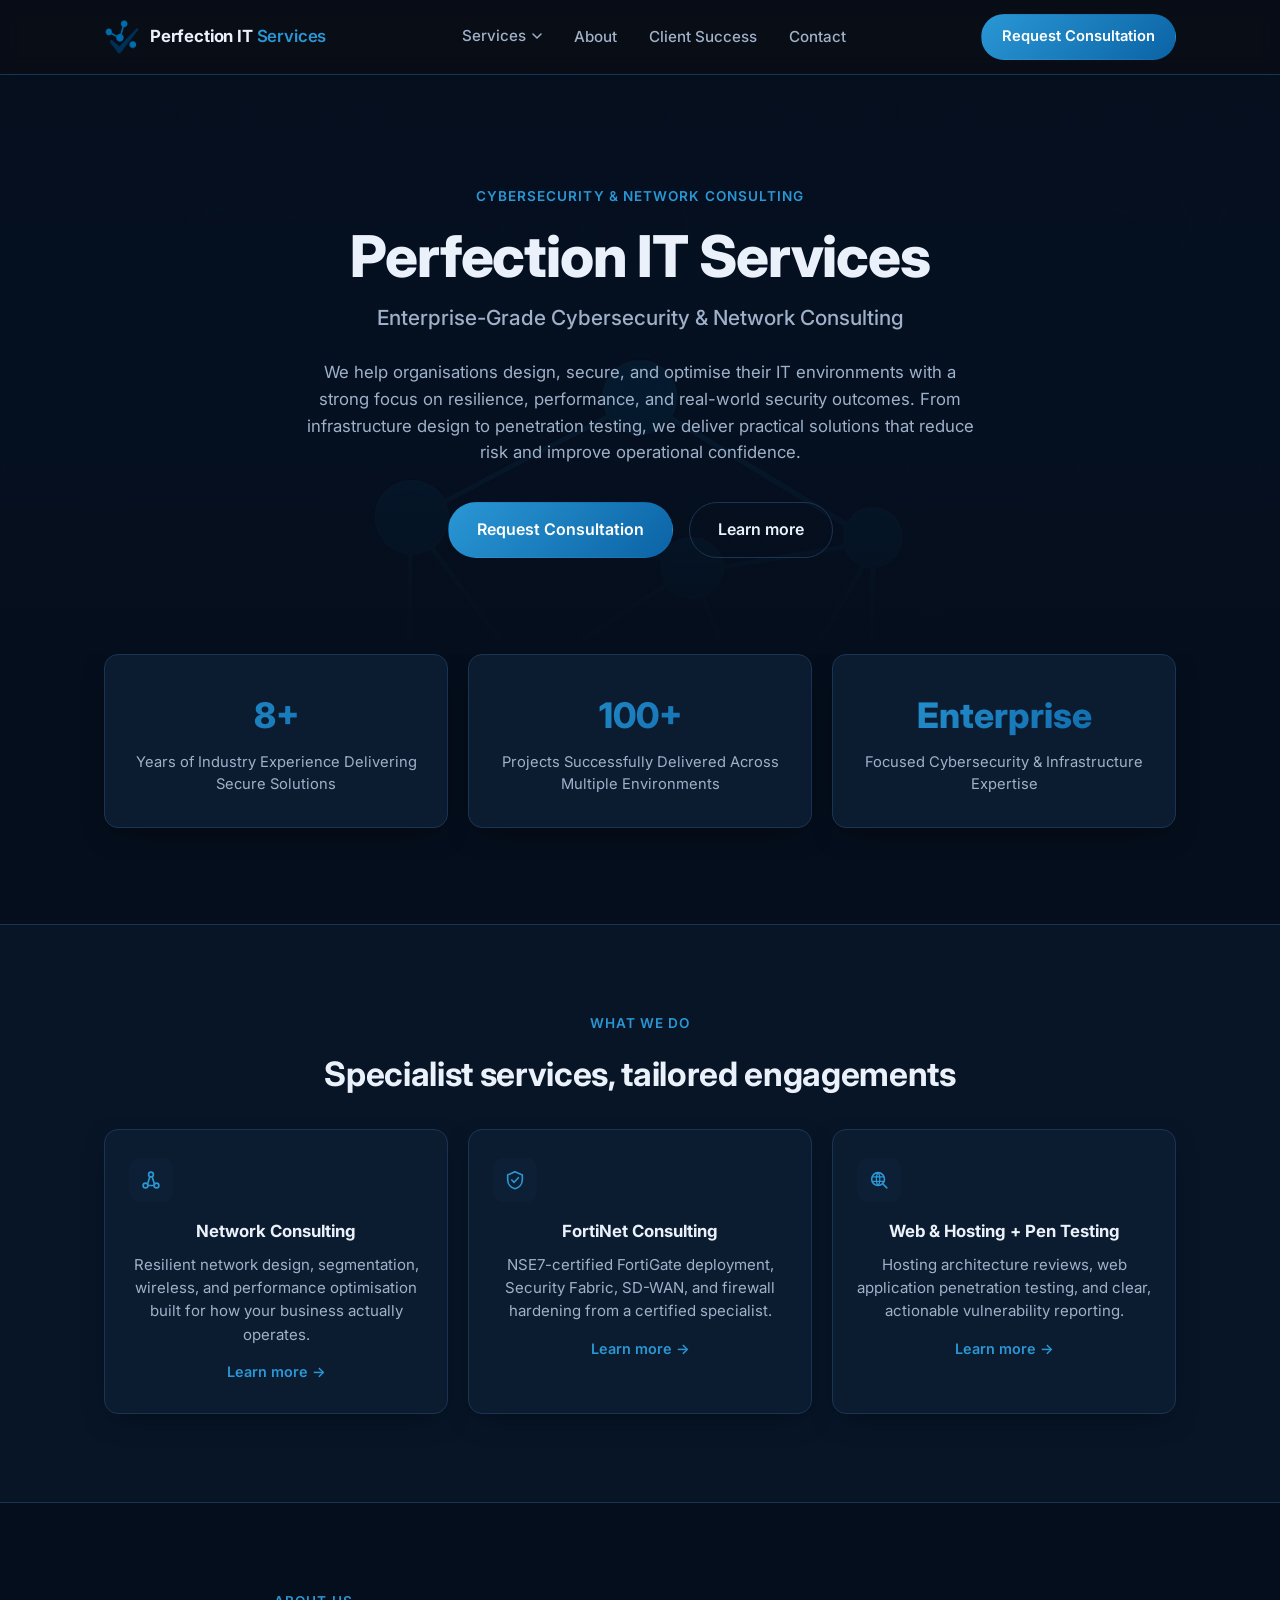
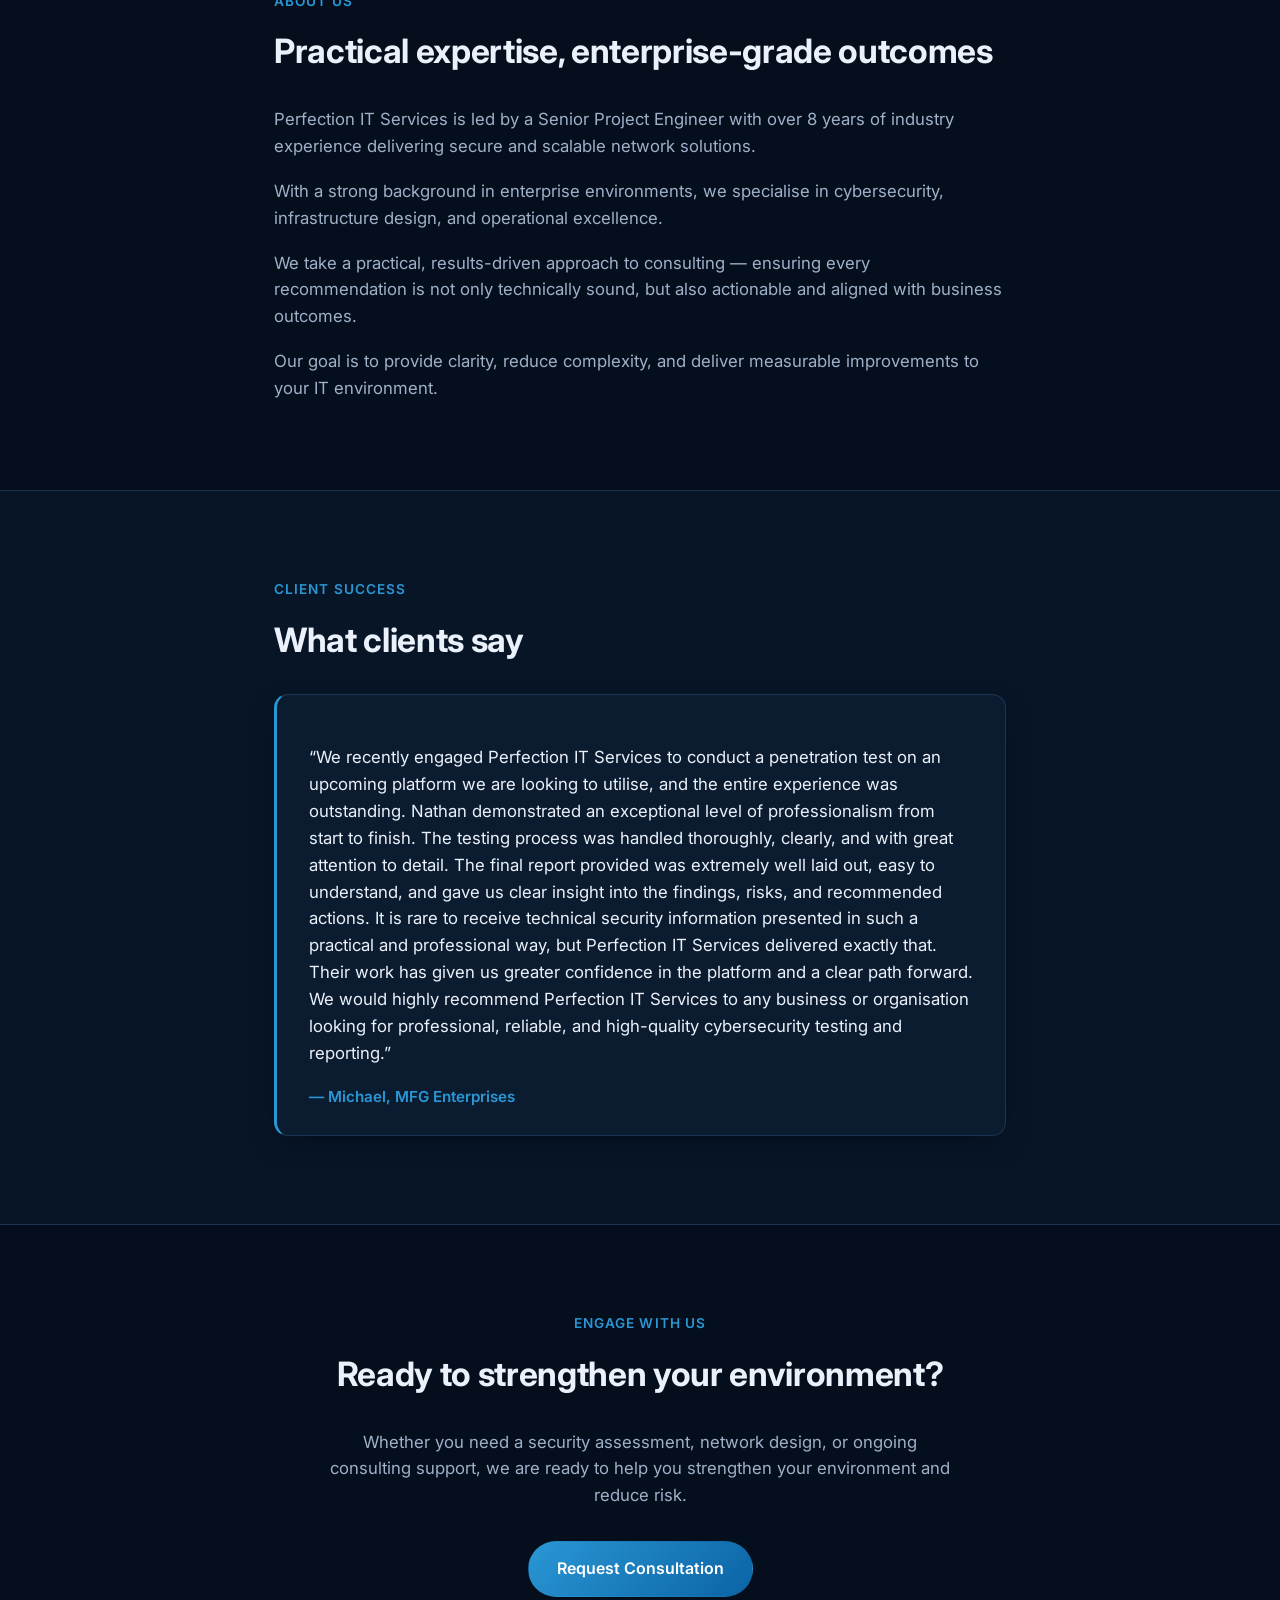
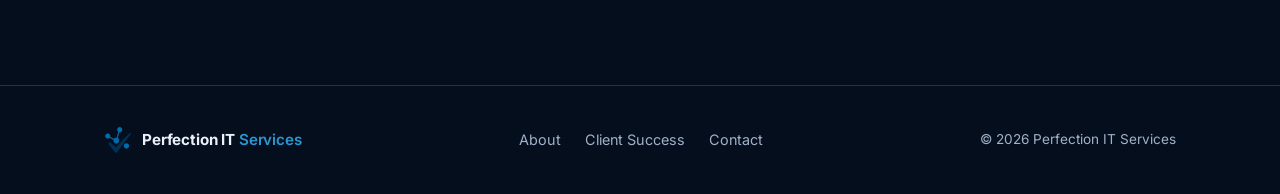
==== index.html @ 96e0adeb "Add files via upload" ====
<!DOCTYPE html>
<html lang="en">
<head>
<meta charset="UTF-8">
<meta name="viewport" content="width=device-width, initial-scale=1.0">
<title>Perfection IT Services | Cybersecurity &amp; Network Consulting</title>
<meta name="description" content="Perfection IT Services delivers enterprise-grade cybersecurity, network design, and infrastructure consulting — practical, results-driven, and focused on real-world security outcomes.">

<link rel="icon" type="image/png" sizes="32x32" href="assets/favicon-32.png">
<link rel="icon" type="image/png" sizes="48x48" href="assets/favicon-48.png">
<link rel="icon" type="image/png" sizes="64x64" href="assets/favicon-64.png">
<link rel="apple-touch-icon" sizes="180x180" href="assets/apple-touch-icon.png">
<link rel="preconnect" href="https://fonts.googleapis.com">
<link rel="preconnect" href="https://fonts.gstatic.com" crossorigin>
<link href="https://fonts.googleapis.com/css2?family=Inter:wght@400;500;600;700;800&display=swap" rel="stylesheet">
<link rel="stylesheet" href="css/styles.css">

<meta property="og:title" content="Perfection IT Services | Cybersecurity & Network Consulting">
<meta property="og:description" content="Enterprise-grade cybersecurity, network design, and infrastructure consulting with a practical, results-driven approach.">
<meta property="og:type" content="website">
<meta property="og:image" content="assets/og-image.jpg">
</head>
<body>

<a class="skip-link" href="#main">Skip to content</a>

<header class="site-header" id="top">
  <div class="container header-inner">
    <a href="#top" class="brand" aria-label="Perfection IT Services — home">
      <img src="assets/logo-mark.png" alt="" width="36" height="36" class="brand-mark">
      <span class="brand-name">Perfection IT<span class="brand-name-accent"> Services</span></span>
    </a>

    <nav class="site-nav" aria-label="Primary">
      <button class="nav-toggle" id="navToggle" aria-expanded="false" aria-controls="navMenu" aria-label="Toggle menu">
        <span></span><span></span><span></span>
      </button>
      <ul class="nav-menu" id="navMenu">
        <li class="has-dropdown">
          <button type="button" class="dropdown-toggle" aria-haspopup="true" aria-expanded="false">
            Services
            <svg class="chevron" width="10" height="10" viewBox="0 0 10 10" aria-hidden="true"><path d="M1 3 L5 7 L9 3" stroke="currentColor" stroke-width="1.5" fill="none" stroke-linecap="round" stroke-linejoin="round"/></svg>
          </button>
          <ul class="dropdown-menu">
            <li><a href="network-consulting.html">Network Consulting</a></li>
            <li><a href="fortinet-consulting.html">FortiNet Consulting</a></li>
            <li><a href="web-hosting-pentest.html">Web &amp; Hosting + Pen Testing</a></li>
          </ul>
        </li>
        <li><a href="#about">About</a></li>
        <li><a href="#success">Client Success</a></li>
        <li><a href="#engage">Contact</a></li>
      </ul>
    </nav>

    <a href="#" class="btn btn-primary btn-header js-mailto" data-user="consulting" data-domain="perfection-it.com">Request Consultation</a>
  </div>
</header>

<main id="main">

  <section class="hero">
    <div class="container hero-inner">
      <p class="eyebrow">Cybersecurity &amp; Network Consulting</p>
      <h1>Perfection IT Services</h1>
      <p class="hero-sub">Enterprise-Grade Cybersecurity &amp; Network Consulting</p>
      <p class="hero-lede">
        We help organisations design, secure, and optimise their IT environments with a strong focus on
        resilience, performance, and real-world security outcomes. From infrastructure design to penetration
        testing, we deliver practical solutions that reduce risk and improve operational confidence.
      </p>
      <div class="hero-actions">
        <a href="#" class="btn btn-primary btn-lg js-mailto" data-user="consulting" data-domain="perfection-it.com">Request Consultation</a>
        <a href="#about" class="btn btn-ghost btn-lg">Learn more</a>
      </div>
    </div>
    <div class="hero-glow" aria-hidden="true"></div>
  </section>

  <section class="stats" aria-label="Key metrics">
    <div class="container stats-grid">
      <div class="stat-card">
        <p class="stat-number">8+</p>
        <p class="stat-label">Years of Industry Experience Delivering Secure Solutions</p>
      </div>
      <div class="stat-card">
        <p class="stat-number">100+</p>
        <p class="stat-label">Projects Successfully Delivered Across Multiple Environments</p>
      </div>
      <div class="stat-card">
        <p class="stat-number">Enterprise</p>
        <p class="stat-label">Focused Cybersecurity &amp; Infrastructure Expertise</p>
      </div>
    </div>
  </section>

  <section class="section section-alt" id="services">
    <div class="container section-center">
      <p class="section-kicker">What We Do</p>
      <h2>Specialist services, tailored engagements</h2>
      <div class="services-grid">
        <a href="network-consulting.html" class="feature-card">
          <span class="feature-icon" aria-hidden="true">
            <svg width="22" height="22" viewBox="0 0 24 24" fill="none"><circle cx="6" cy="18" r="2.6" stroke="currentColor" stroke-width="1.8"/><circle cx="18" cy="18" r="2.6" stroke="currentColor" stroke-width="1.8"/><circle cx="12" cy="6" r="2.6" stroke="currentColor" stroke-width="1.8"/><path d="M8.3 16.4 L10.8 8.2 M15.7 16.4 L13.2 8.2 M8.6 18 L15.4 18" stroke="currentColor" stroke-width="1.8" stroke-linecap="round"/></svg>
          </span>
          <h3>Network Consulting</h3>
          <p>Resilient network design, segmentation, wireless, and performance optimisation built for how your business actually operates.</p>
          <span class="card-link">Learn more →</span>
        </a>
        <a href="fortinet-consulting.html" class="feature-card">
          <span class="feature-icon" aria-hidden="true">
            <svg width="22" height="22" viewBox="0 0 24 24" fill="none"><path d="M12 3 L20 6.5 V11.5 C20 16.5 16.6 20.4 12 21.5 C7.4 20.4 4 16.5 4 11.5 V6.5 Z" stroke="currentColor" stroke-width="1.8"/><path d="M8.5 12 L11 14.5 L15.7 9.5" stroke="currentColor" stroke-width="1.8" stroke-linecap="round" stroke-linejoin="round"/></svg>
          </span>
          <h3>FortiNet Consulting</h3>
          <p>NSE7-certified FortiGate deployment, Security Fabric, SD-WAN, and firewall hardening from a certified specialist.</p>
          <span class="card-link">Learn more →</span>
        </a>
        <a href="web-hosting-pentest.html" class="feature-card">
          <span class="feature-icon" aria-hidden="true">
            <svg width="22" height="22" viewBox="0 0 24 24" fill="none"><circle cx="11" cy="11" r="7" stroke="currentColor" stroke-width="1.8"/><path d="M11 4 C13.5 6.5 13.5 15.5 11 18 M11 4 C8.5 6.5 8.5 15.5 11 18 M4.3 8.5 H17.7 M4.3 13.5 H17.7" stroke="currentColor" stroke-width="1.4"/><path d="M15.8 15.8 L20.5 20.5" stroke="currentColor" stroke-width="1.8" stroke-linecap="round"/></svg>
          </span>
          <h3>Web &amp; Hosting + Pen Testing</h3>
          <p>Hosting architecture reviews, web application penetration testing, and clear, actionable vulnerability reporting.</p>
          <span class="card-link">Learn more →</span>
        </a>
      </div>
    </div>
  </section>

  <section class="section" id="about">
    <div class="container section-narrow">
      <p class="section-kicker">About Us</p>
      <h2>Practical expertise, enterprise-grade outcomes</h2>
      <div class="prose">
        <p>Perfection IT Services is led by a Senior Project Engineer with over 8 years of industry experience delivering secure and scalable network solutions.</p>
        <p>With a strong background in enterprise environments, we specialise in cybersecurity, infrastructure design, and operational excellence.</p>
        <p>We take a practical, results-driven approach to consulting — ensuring every recommendation is not only technically sound, but also actionable and aligned with business outcomes.</p>
        <p>Our goal is to provide clarity, reduce complexity, and deliver measurable improvements to your IT environment.</p>
      </div>
    </div>
  </section>

  <section class="section section-alt" id="success">
    <div class="container section-narrow">
      <p class="section-kicker">Client Success</p>
      <h2>What clients say</h2>
      <figure class="testimonial">
        <blockquote>
          <p>&ldquo;We recently engaged Perfection IT Services to conduct a penetration test on an upcoming platform we
          are looking to utilise, and the entire experience was outstanding. Nathan demonstrated an exceptional
          level of professionalism from start to finish. The testing process was handled thoroughly, clearly, and
          with great attention to detail. The final report provided was extremely well laid out, easy to understand,
          and gave us clear insight into the findings, risks, and recommended actions. It is rare to receive technical
          security information presented in such a practical and professional way, but Perfection IT Services
          delivered exactly that. Their work has given us greater confidence in the platform and a clear path
          forward. We would highly recommend Perfection IT Services to any business or organisation looking for
          professional, reliable, and high-quality cybersecurity testing and reporting.&rdquo;</p>
        </blockquote>
        <figcaption>— Michael, MFG Enterprises</figcaption>
      </figure>
    </div>
  </section>

  <section class="section engage" id="engage">
    <div class="container section-narrow engage-inner">
      <p class="section-kicker">Engage With Us</p>
      <h2>Ready to strengthen your environment?</h2>
      <p class="engage-lede">
        Whether you need a security assessment, network design, or ongoing consulting support, we are ready to
        help you strengthen your environment and reduce risk.
      </p>
      <a href="#" class="btn btn-primary btn-lg js-mailto" data-user="consulting" data-domain="perfection-it.com">Request Consultation</a>
    </div>
  </section>

</main>

<footer class="site-footer">
  <div class="container footer-inner">
    <a href="#top" class="brand brand-footer" aria-label="Perfection IT Services — home">
      <img src="assets/logo-mark.png" alt="" width="28" height="28" class="brand-mark">
      <span class="brand-name">Perfection IT<span class="brand-name-accent"> Services</span></span>
    </a>
    <nav aria-label="Footer">
      <ul class="footer-nav">
        <li><a href="#about">About</a></li>
        <li><a href="#success">Client Success</a></li>
        <li><a href="#" class="js-mailto" data-user="consulting" data-domain="perfection-it.com">Contact</a></li>
      </ul>
    </nav>
    <p class="footer-copy">&copy; 2026 Perfection IT Services</p>
  </div>
</footer>

<script src="js/main.js"></script>
</body>
</html>
---- css/styles.css ----
/* Perfection IT Services — rebuilt static site
   Palette: deep navy background, teal/blue accent gradient, light text */

:root {
  --bg: #050e1c;
  --bg-alt: #071527;
  --surface: #0c1c30;
  --surface-2: #0f223880;
  --border: #1c3454;
  --text: #eaf1fa;
  --text-muted: #9fb1c9;
  --accent: #2a97d4;
  --accent-2: #0b63a5;
  --accent-grad: linear-gradient(135deg, var(--accent), var(--accent-2));
  --radius: 14px;
  --container: 1120px;
  --shadow: 0 10px 30px -12px rgba(0, 0, 0, 0.5);
}

* { box-sizing: border-box; }

html { scroll-behavior: smooth; }

body {
  margin: 0;
  background: var(--bg);
  color: var(--text);
  font-family: "Inter", -apple-system, BlinkMacSystemFont, "Segoe UI", Roboto, sans-serif;
  line-height: 1.6;
  -webkit-font-smoothing: antialiased;
}

.container {
  width: 100%;
  max-width: var(--container);
  margin: 0 auto;
  padding: 0 24px;
}

.section-narrow { max-width: 780px; }

img { max-width: 100%; display: block; }

a { color: inherit; text-decoration: none; }

.skip-link {
  position: absolute;
  left: -999px;
  top: auto;
  background: var(--accent);
  color: #06231f;
  padding: 10px 16px;
  border-radius: 8px;
  z-index: 100;
}
.skip-link:focus {
  left: 16px;
  top: 16px;
}

/* Header */
.site-header {
  position: sticky;
  top: 0;
  z-index: 50;
  background: rgba(10, 14, 22, 0.85);
  backdrop-filter: blur(10px);
  border-bottom: 1px solid var(--border);
}

.header-inner {
  display: flex;
  align-items: center;
  justify-content: space-between;
  gap: 24px;
  padding-top: 14px;
  padding-bottom: 14px;
}

.brand {
  display: flex;
  align-items: center;
  gap: 10px;
  font-weight: 700;
  letter-spacing: -0.01em;
  font-size: 1.05rem;
  flex-shrink: 0;
}

.brand-name-accent { color: var(--accent); font-weight: 600; }

.site-nav { flex: 1; display: flex; justify-content: center; }

.nav-menu {
  list-style: none;
  display: flex;
  gap: 32px;
  margin: 0;
  padding: 0;
}

.nav-menu a {
  color: var(--text-muted);
  font-weight: 500;
  font-size: 0.95rem;
  transition: color 0.15s ease;
}
.nav-menu a:hover { color: var(--text); }

/* Services dropdown */
.has-dropdown { position: relative; }

.dropdown-toggle {
  display: flex;
  align-items: center;
  gap: 6px;
  background: none;
  border: none;
  padding: 0;
  margin: 0;
  color: var(--text-muted);
  font: inherit;
  font-weight: 500;
  font-size: 0.95rem;
  cursor: pointer;
  transition: color 0.15s ease;
}
.dropdown-toggle:hover { color: var(--text); }
.has-dropdown.open .dropdown-toggle { color: var(--text); }

.chevron { transition: transform 0.15s ease; flex-shrink: 0; }
.has-dropdown.open .chevron { transform: rotate(180deg); }

.dropdown-menu {
  list-style: none;
  margin: 0;
  padding: 8px;
  position: absolute;
  top: calc(100% + 16px);
  left: 50%;
  transform: translateX(-50%);
  background: var(--surface);
  border: 1px solid var(--border);
  border-radius: 12px;
  min-width: 250px;
  box-shadow: var(--shadow);
  display: none;
  z-index: 60;
}
.has-dropdown.open .dropdown-menu { display: block; }

.dropdown-menu a {
  display: block;
  padding: 10px 12px;
  border-radius: 8px;
  font-size: 0.92rem;
  color: var(--text-muted);
}
.dropdown-menu a:hover { background: var(--surface-2); color: var(--text); }
.dropdown-menu a[aria-current="page"] { color: var(--accent); }
.dropdown-toggle.is-current { color: var(--accent); }

.nav-toggle {
  display: none;
  flex-direction: column;
  justify-content: center;
  gap: 5px;
  width: 40px;
  height: 40px;
  background: transparent;
  border: 1px solid var(--border);
  border-radius: 8px;
  cursor: pointer;
}
.nav-toggle span {
  display: block;
  height: 2px;
  width: 18px;
  margin: 0 auto;
  background: var(--text);
  border-radius: 2px;
}

/* Buttons */
.btn {
  display: inline-flex;
  align-items: center;
  justify-content: center;
  gap: 8px;
  padding: 10px 20px;
  border-radius: 999px;
  font-weight: 600;
  font-size: 0.92rem;
  border: 1px solid transparent;
  cursor: pointer;
  transition: transform 0.15s ease, box-shadow 0.15s ease, background 0.15s ease, border-color .15s ease;
  white-space: nowrap;
}
.btn-primary {
  background: var(--accent-grad);
  color: #ffffff;
}
.btn-primary:hover { transform: translateY(-1px); box-shadow: 0 8px 24px -8px rgba(42, 151, 212, 0.55); }

.btn-ghost {
  background: transparent;
  color: var(--text);
  border-color: var(--border);
}
.btn-ghost:hover { border-color: var(--accent); color: var(--accent); }

.btn-lg { padding: 14px 28px; font-size: 1rem; }
.btn-header { flex-shrink: 0; }

/* Hero */
.hero {
  position: relative;
  padding: 108px 0 96px;
  overflow: hidden;
  text-align: center;
  background: var(--bg);
}

.hero-glow {
  position: absolute;
  inset: 0;
  background-image:
    linear-gradient(180deg, rgba(5, 14, 28, 0.94) 0%, rgba(5, 14, 28, 0.88) 55%, var(--bg) 100%),
    url("../assets/hero-bg.jpg");
  background-size: cover;
  background-position: center 30%;
  pointer-events: none;
  z-index: 0;
}

.hero-inner { position: relative; z-index: 1; }

.eyebrow {
  display: inline-block;
  color: var(--accent);
  font-weight: 600;
  font-size: 0.85rem;
  letter-spacing: 0.08em;
  text-transform: uppercase;
  margin: 0 0 18px;
}

.hero h1 {
  font-size: clamp(2.4rem, 5vw, 3.6rem);
  line-height: 1.08;
  margin: 0 0 14px;
  letter-spacing: -0.02em;
  font-weight: 800;
}

.hero-sub {
  font-size: clamp(1.05rem, 2vw, 1.3rem);
  color: var(--text-muted);
  font-weight: 500;
  margin: 0 0 24px;
}

.hero-lede {
  max-width: 680px;
  margin: 0 auto 36px;
  color: var(--text-muted);
  font-size: 1.05rem;
}

.hero-actions {
  display: flex;
  align-items: center;
  justify-content: center;
  gap: 16px;
  flex-wrap: wrap;
}

/* Sub-page hero + breadcrumb */
.hero-page { padding: 76px 0 64px; }

.breadcrumb {
  margin: 0 0 16px;
  font-size: 0.85rem;
  color: var(--text-muted);
}
.breadcrumb a { color: var(--text-muted); }
.breadcrumb a:hover { color: var(--accent); }
.breadcrumb .sep { margin: 0 8px; opacity: 0.5; }

/* Feature / service cards */
.feature-grid {
  display: grid;
  grid-template-columns: repeat(3, 1fr);
  gap: 20px;
}

.feature-grid.feature-grid-2 { grid-template-columns: repeat(2, 1fr); }

.feature-card {
  background: var(--surface);
  border: 1px solid var(--border);
  border-radius: var(--radius);
  padding: 28px 24px;
  box-shadow: var(--shadow);
  transition: transform 0.15s ease, border-color 0.15s ease;
}

a.feature-card { display: block; }
a.feature-card:hover { transform: translateY(-3px); border-color: var(--accent); }

.feature-icon {
  width: 44px;
  height: 44px;
  border-radius: 10px;
  background: var(--surface-2);
  display: flex;
  align-items: center;
  justify-content: center;
  margin-bottom: 16px;
  color: var(--accent);
}

.feature-card h3 {
  font-size: 1.05rem;
  margin: 0 0 8px;
  color: var(--text);
}

.feature-card p {
  margin: 0;
  color: var(--text-muted);
  font-size: 0.94rem;
  line-height: 1.55;
}

.feature-card .card-link {
  display: inline-flex;
  align-items: center;
  gap: 6px;
  margin-top: 14px;
  color: var(--accent);
  font-size: 0.9rem;
  font-weight: 600;
}

/* Certification badge */
.cert-badge {
  display: flex;
  align-items: flex-start;
  gap: 18px;
  background: var(--surface);
  border: 1px solid var(--border);
  border-left: 3px solid var(--accent);
  border-radius: var(--radius);
  padding: 26px 28px;
  box-shadow: var(--shadow);
}

.cert-icon {
  flex-shrink: 0;
  width: 56px;
  height: 56px;
  border-radius: 12px;
  background: var(--accent-grad);
  display: flex;
  align-items: center;
  justify-content: center;
  color: #fff;
}

.cert-badge h3 { margin: 0 0 6px; font-size: 1.05rem; }
.cert-badge p { margin: 0; color: var(--text-muted); font-size: 0.94rem; }

/* Services overview section (homepage) */
.services-grid {
  display: grid;
  grid-template-columns: repeat(3, 1fr);
  gap: 20px;
}

/* Stats */
.stats { padding: 0 0 96px; }

.stats-grid {
  display: grid;
  grid-template-columns: repeat(3, 1fr);
  gap: 20px;
}

.stat-card {
  background: var(--surface);
  border: 1px solid var(--border);
  border-radius: var(--radius);
  padding: 32px 24px;
  text-align: center;
  box-shadow: var(--shadow);
}

.stat-number {
  font-size: 2.2rem;
  font-weight: 800;
  margin: 0 0 8px;
  background: var(--accent-grad);
  -webkit-background-clip: text;
  background-clip: text;
  color: transparent;
}

.stat-label {
  margin: 0;
  color: var(--text-muted);
  font-size: 0.92rem;
  line-height: 1.5;
}

/* Sections */
.section { padding: 88px 0; }
.section-alt { background: var(--bg-alt); border-top: 1px solid var(--border); border-bottom: 1px solid var(--border); }

.section-kicker {
  color: var(--accent);
  font-weight: 600;
  font-size: 0.85rem;
  letter-spacing: 0.08em;
  text-transform: uppercase;
  margin: 0 0 12px;
}

.section h2 {
  font-size: clamp(1.6rem, 3vw, 2.1rem);
  letter-spacing: -0.01em;
  margin: 0 0 28px;
}

.section-center { text-align: center; }
.section-center .section-kicker,
.section-center h2 { text-align: center; }
.section-center h2 { max-width: 640px; margin-left: auto; margin-right: auto; }

.prose p {
  color: var(--text-muted);
  font-size: 1.05rem;
  margin: 0 0 18px;
}
.prose p:last-child { margin-bottom: 0; }

/* Testimonial */
.testimonial {
  margin: 0;
  background: var(--surface);
  border: 1px solid var(--border);
  border-left: 3px solid var(--accent);
  border-radius: var(--radius);
  padding: 32px 32px 26px;
  box-shadow: var(--shadow);
}

.testimonial blockquote {
  margin: 0 0 18px;
  font-size: 1.05rem;
  color: var(--text);
}

.testimonial figcaption {
  color: var(--accent);
  font-weight: 600;
  font-size: 0.95rem;
}

/* Engage */
.engage-inner { text-align: center; }
.engage .section-kicker { display: block; }
.engage-lede {
  color: var(--text-muted);
  font-size: 1.05rem;
  max-width: 620px;
  margin: 0 auto 32px;
}

/* Footer */
.site-footer {
  border-top: 1px solid var(--border);
  padding: 40px 0;
}

.footer-inner {
  display: flex;
  flex-wrap: wrap;
  align-items: center;
  justify-content: space-between;
  gap: 20px;
}

.brand-footer { font-size: 0.95rem; }

.footer-nav {
  list-style: none;
  display: flex;
  gap: 24px;
  margin: 0;
  padding: 0;
}
.footer-nav a {
  color: var(--text-muted);
  font-size: 0.9rem;
}
.footer-nav a:hover { color: var(--accent); }

.footer-copy {
  margin: 0;
  color: var(--text-muted);
  font-size: 0.85rem;
}

/* Responsive */
@media (max-width: 800px) {
  .nav-toggle { display: flex; }
  .site-nav { justify-content: flex-end; }
  .nav-menu {
    position: absolute;
    top: 100%;
    left: 0;
    right: 0;
    background: var(--bg);
    border-bottom: 1px solid var(--border);
    flex-direction: column;
    gap: 0;
    display: none;
    padding: 8px 24px 16px;
  }
  .nav-menu.open { display: flex; }
  .nav-menu li { border-top: 1px solid var(--border); }
  .nav-menu a { display: block; padding: 14px 0; }
  .btn-header { display: none; }
  .stats-grid { grid-template-columns: 1fr; }
  .hero { padding: 84px 0 64px; }
  .footer-inner { flex-direction: column; text-align: center; }
  .feature-grid, .feature-grid.feature-grid-2, .services-grid { grid-template-columns: 1fr; }
  .cert-badge { flex-direction: column; }

  .has-dropdown .dropdown-menu {
    position: static;
    transform: none;
    box-shadow: none;
    border: none;
    background: transparent;
    padding: 0 0 8px 10px;
    margin-top: 2px;
    min-width: 0;
    display: none;
  }
  .has-dropdown.open .dropdown-menu { display: block; }
  .dropdown-menu a { padding: 10px 0; }
}
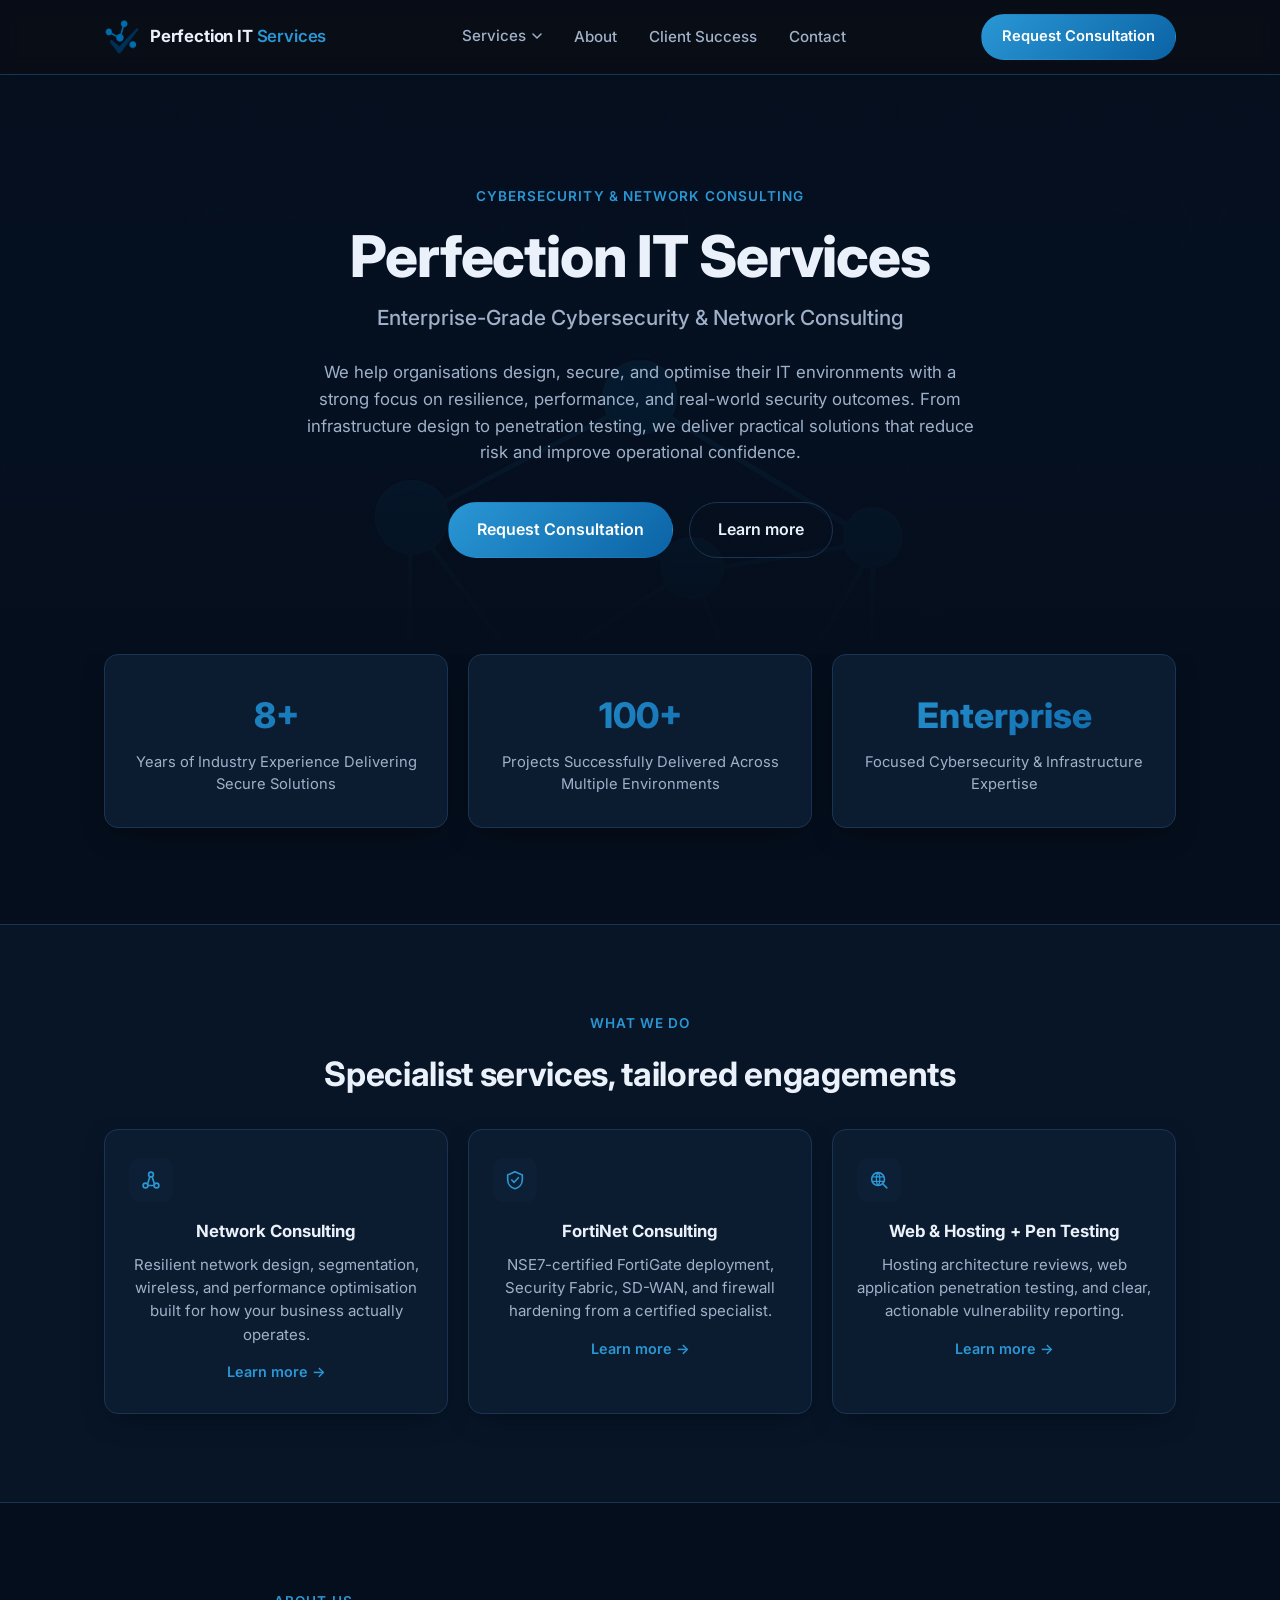
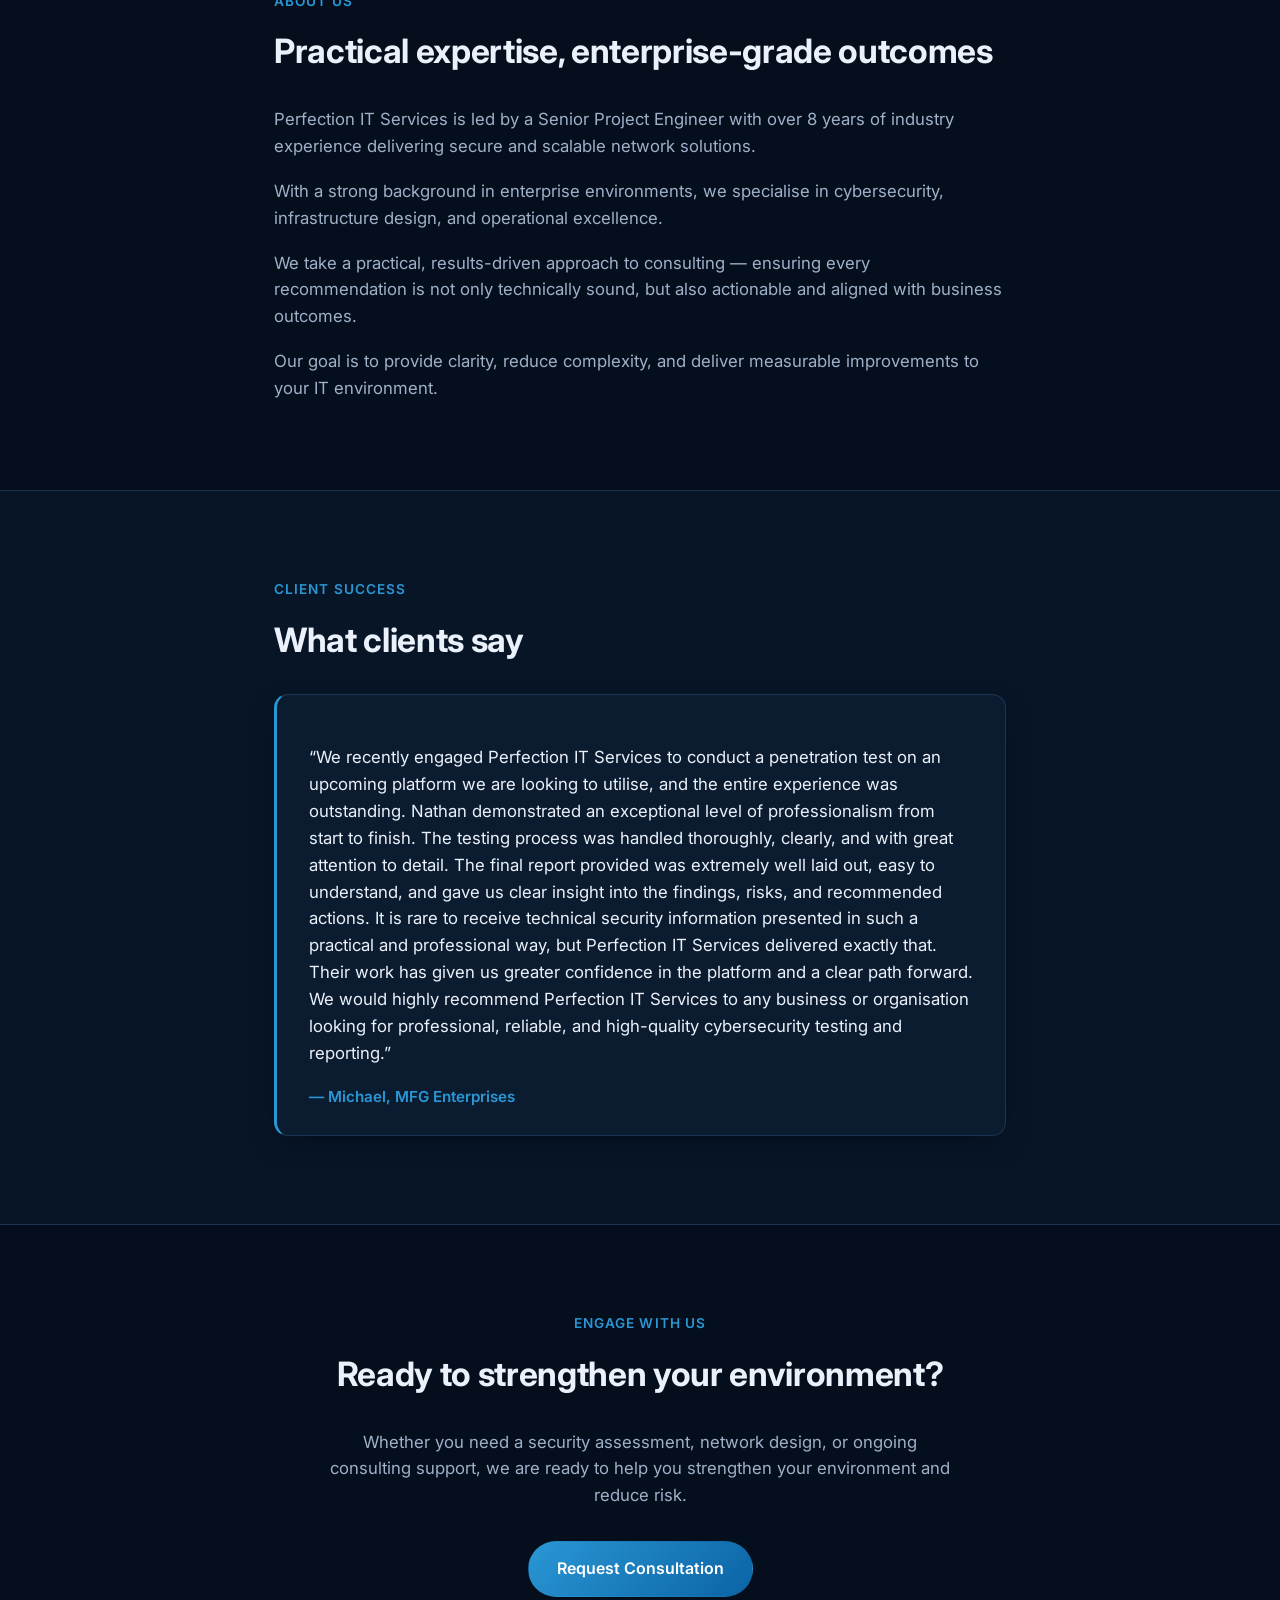
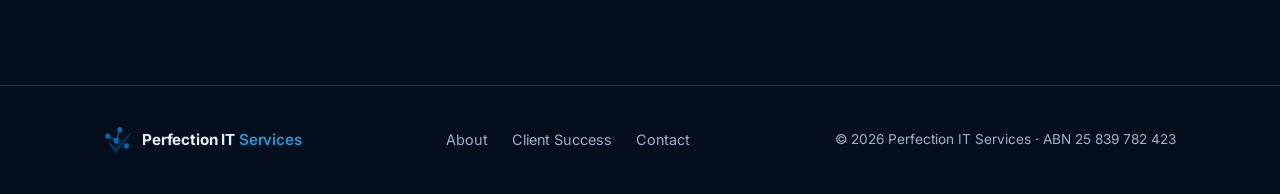
==== commit a537dbac: "Add files via upload" ====
--- a/index.html
+++ b/index.html
@@ -1,10 +1,12 @@
 <!DOCTYPE html>
-<html lang="en">
+<html lang="en-AU">
 <head>
 <meta charset="UTF-8">
 <meta name="viewport" content="width=device-width, initial-scale=1.0">
 <title>Perfection IT Services | Cybersecurity &amp; Network Consulting</title>
-<meta name="description" content="Perfection IT Services delivers enterprise-grade cybersecurity, network design, and infrastructure consulting — practical, results-driven, and focused on real-world security outcomes.">
+<meta name="description" content="NSE7-certified cybersecurity, network design, and FortiNet consulting for Australian businesses — practical, results-driven security outcomes.">
+<meta name="robots" content="index, follow">
+<link rel="canonical" href="https://perfection-it.com/">
 
 <link rel="icon" type="image/png" sizes="32x32" href="assets/favicon-32.png">
 <link rel="icon" type="image/png" sizes="48x48" href="assets/favicon-48.png">
@@ -15,10 +17,52 @@
 <link href="https://fonts.googleapis.com/css2?family=Inter:wght@400;500;600;700;800&display=swap" rel="stylesheet">
 <link rel="stylesheet" href="css/styles.css">
 
+<meta property="og:site_name" content="Perfection IT Services">
 <meta property="og:title" content="Perfection IT Services | Cybersecurity & Network Consulting">
-<meta property="og:description" content="Enterprise-grade cybersecurity, network design, and infrastructure consulting with a practical, results-driven approach.">
+<meta property="og:description" content="NSE7-certified cybersecurity, network design, and FortiNet consulting for Australian businesses — practical, results-driven security outcomes.">
 <meta property="og:type" content="website">
-<meta property="og:image" content="assets/og-image.jpg">
+<meta property="og:url" content="https://perfection-it.com/">
+<meta property="og:image" content="https://perfection-it.com/assets/og-image.jpg">
+<meta property="og:locale" content="en_AU">
+<meta name="twitter:card" content="summary_large_image">
+<meta name="twitter:title" content="Perfection IT Services | Cybersecurity & Network Consulting">
+<meta name="twitter:description" content="NSE7-certified cybersecurity, network design, and FortiNet consulting for Australian businesses.">
+<meta name="twitter:image" content="https://perfection-it.com/assets/og-image.jpg">
+
+<script type="application/ld+json">
+{
+  "@context": "https://schema.org",
+  "@type": "ProfessionalService",
+  "@id": "https://perfection-it.com/#organization",
+  "name": "Perfection IT Services",
+  "url": "https://perfection-it.com/",
+  "logo": "https://perfection-it.com/assets/logo-full.png",
+  "image": "https://perfection-it.com/assets/og-image.jpg",
+  "email": "consulting@perfection-it.com",
+  "description": "Enterprise-grade cybersecurity, network design, and FortiNet consulting for Australian businesses, led by an NSE7-certified consultant.",
+  "areaServed": "AU",
+  "taxID": "25 839 782 423",
+  "hasCredential": {
+    "@type": "EducationalOccupationalCredential",
+    "credentialCategory": "certification",
+    "name": "NSE7 - Fortinet Network Security Expert"
+  },
+  "makesOffer": [
+    {
+      "@type": "Offer",
+      "itemOffered": { "@type": "Service", "name": "Network Consulting", "url": "https://perfection-it.com/network-consulting.html" }
+    },
+    {
+      "@type": "Offer",
+      "itemOffered": { "@type": "Service", "name": "FortiNet Consulting", "url": "https://perfection-it.com/fortinet-consulting.html" }
+    },
+    {
+      "@type": "Offer",
+      "itemOffered": { "@type": "Service", "name": "Website & Hosted Platform Consulting + Penetration Testing", "url": "https://perfection-it.com/web-hosting-pentest.html" }
+    }
+  ]
+}
+</script>
 </head>
 <body>
 
@@ -188,7 +232,7 @@
         <li><a href="#" class="js-mailto" data-user="consulting" data-domain="perfection-it.com">Contact</a></li>
       </ul>
     </nav>
-    <p class="footer-copy">&copy; 2026 Perfection IT Services</p>
+    <p class="footer-copy">&copy; 2026 Perfection IT Services · ABN 25 839 782 423</p>
   </div>
 </footer>
 
